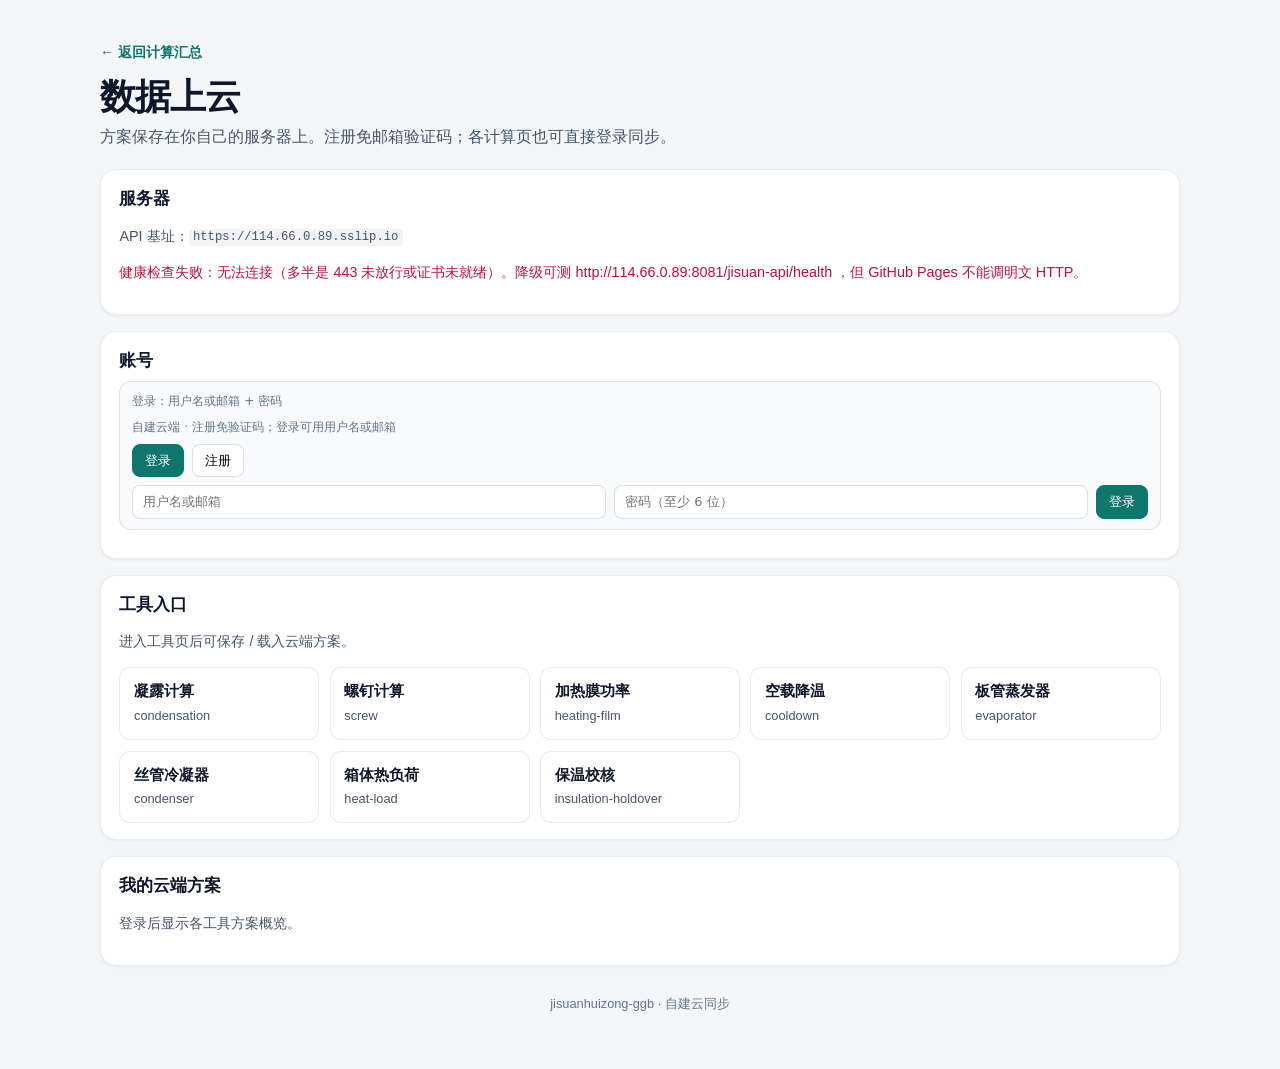
==== cloud/index.html @ 889e1b35 "docs: cloud overview page and self-hosted sync notes" ====
<!DOCTYPE html>
<html lang="zh-CN">
<head>
  <meta charset="UTF-8" />
  <meta name="viewport" content="width=device-width, initial-scale=1" />
  <title>数据上云 · 计算汇总</title>
  <meta name="description" content="自建服务器方案云同步：登录、查看各工具云端方案。" />
  <link rel="stylesheet" href="../hub.css" />
  <style>
    .cloud-page { display: grid; gap: 1rem; }
    .panel {
      background: var(--card);
      border: 1px solid var(--line);
      border-radius: var(--radius);
      padding: 1rem 1.15rem;
      box-shadow: var(--shadow-sm);
    }
    .panel h2 { margin: 0 0 0.5rem; font-size: 1.05rem; }
    .meta-line { color: var(--muted); font-size: 0.9rem; word-break: break-all; }
    .meta-line code {
      font-family: ui-monospace, SFMono-Regular, Menlo, Consolas, monospace;
      font-size: 0.85em;
      background: rgba(15,23,42,.05);
      padding: 0.1em 0.35em;
      border-radius: 4px;
    }
    .tool-grid {
      display: grid;
      grid-template-columns: repeat(auto-fill, minmax(12rem, 1fr));
      gap: 0.65rem;
      margin-top: 0.75rem;
    }
    .tool-chip {
      display: block;
      padding: 0.75rem 0.85rem;
      border-radius: var(--radius-sm);
      border: 1px solid var(--line);
      background: #fff;
      text-decoration: none;
      color: inherit;
    }
    .tool-chip:hover { border-color: var(--line-strong); }
    .tool-chip strong { display: block; font-size: 0.95rem; }
    .tool-chip span { color: var(--muted); font-size: 0.8rem; }
    .scheme-rows { display: grid; gap: 0.5rem; margin-top: 0.75rem; }
    .scheme-row {
      display: flex; flex-wrap: wrap; gap: 0.5rem; justify-content: space-between;
      align-items: center; padding: 0.65rem 0.75rem;
      border: 1px solid var(--line); border-radius: 10px; background: #fff;
    }
    .scheme-row .nm { font-weight: 650; }
    .scheme-row .meta { color: var(--muted); font-size: 0.8rem; }
    .status-ok { color: #047857; }
    .status-err { color: #be123c; }
    .status-muted { color: var(--muted); }
    .hub-back {
      display: inline-block; margin-bottom: 0.75rem;
      color: var(--teal); text-decoration: none; font-weight: 650; font-size: 0.9rem;
    }
    .hub-back:hover { text-decoration: underline; }
  </style>
</head>
<body>
  <div class="shell">
    <a class="hub-back" href="../index.html">← 返回计算汇总</a>
    <header class="hero">
      <h1>数据上云</h1>
      <p class="hero-lead">方案保存在你自己的服务器上。注册免邮箱验证码；各计算页也可直接登录同步。</p>
    </header>

    <div class="cloud-page">
      <section class="panel">
        <h2>服务器</h2>
        <p class="meta-line">API 基址：<code id="apiBase">—</code></p>
        <p class="meta-line" id="healthLine">健康检查：检测中…</p>
      </section>

      <section class="panel">
        <h2>账号</h2>
        <div id="authHost"></div>
      </section>

      <section class="panel">
        <h2>工具入口</h2>
        <p class="meta-line">进入工具页后可保存 / 载入云端方案。</p>
        <div class="tool-grid" id="toolGrid"></div>
      </section>

      <section class="panel">
        <h2>我的云端方案</h2>
        <p class="meta-line" id="schemesStatus">登录后显示各工具方案概览。</p>
        <div class="scheme-rows" id="schemeRows"></div>
      </section>
    </div>

    <footer class="app-footer">jisuanhuizong-ggb · 自建云同步</footer>
  </div>
  <script type="module">
    import * as Cloud from '../assets/cloud-sync.js';

    const TOOLS = [
      { id: 'condensation', name: '凝露计算', href: '../condensation/index.html' },
      { id: 'screw', name: '螺钉计算', href: '../screw/index.html' },
      { id: 'heating-film', name: '加热膜功率', href: '../heating-film/index.html' },
      { id: 'cooldown', name: '空载降温', href: '../cooldown/index.html' },
      { id: 'evaporator', name: '板管蒸发器', href: '../evaporator/index.html' },
      { id: 'condenser', name: '丝管冷凝器', href: '../condenser/index.html' },
      { id: 'heat-load', name: '箱体热负荷', href: '../heat-load/index.html' },
      { id: 'insulation-holdover', name: '保温校核', href: '../insulation-holdover/index.html' },
    ];

    Cloud.init();
    document.getElementById('apiBase').textContent = Cloud.getApiBase();
    Cloud.mountAuthBar(document.getElementById('authHost'));

    const grid = document.getElementById('toolGrid');
    TOOLS.forEach((t) => {
      const a = document.createElement('a');
      a.className = 'tool-chip';
      a.href = t.href;
      a.innerHTML = '<strong>' + t.name + '</strong><span>' + t.id + '</span>';
      grid.appendChild(a);
    });

    async function probeHealth() {
      const el = document.getElementById('healthLine');
      try {
        const res = await fetch(Cloud.getApiBase().replace(/\/$/, '') + '/api/health', { mode: 'cors' });
        const data = await res.json();
        if (res.ok && data.ok) {
          el.className = 'meta-line status-ok';
          el.textContent = '健康检查：正常 · ' + (data.time || '');
        } else {
          el.className = 'meta-line status-err';
          el.textContent = '健康检查：异常 HTTP ' + res.status;
        }
      } catch (e) {
        el.className = 'meta-line status-err';
        el.textContent = '健康检查失败：无法连接（多半是 443 未放行或证书未就绪）。降级可测 http://114.66.0.89:8081/jisuan-api/health ，但 GitHub Pages 不能调明文 HTTP。';
      }
    }
    probeHealth();

    async function refreshSchemes() {
      const status = document.getElementById('schemesStatus');
      const rows = document.getElementById('schemeRows');
      rows.innerHTML = '';
      const user = Cloud.getUser();
      if (!user) {
        status.textContent = '登录后显示各工具方案概览。';
        return;
      }
      status.textContent = '加载中…';
      try {
        const list = await Cloud.listAllSchemes();
        if (!list.length) {
          status.textContent = '云端暂无方案。可到各工具页保存。';
          return;
        }
        const byTool = {};
        list.forEach((s) => {
          byTool[s.tool] = (byTool[s.tool] || 0) + 1;
        });
        status.textContent = '共 ' + list.length + ' 条 · ' + Object.keys(byTool).map((k) => k + '×' + byTool[k]).join('，');
        list.slice(0, 40).forEach((s) => {
          const tool = TOOLS.find((t) => t.id === s.tool);
          const div = document.createElement('div');
          div.className = 'scheme-row';
          const left = document.createElement('div');
          left.innerHTML = '<div class="nm">' + (s.name || '未命名') + '</div><div class="meta">' +
            (s.tool || '') + (s.updated_at ? ' · ' + new Date(s.updated_at).toLocaleString('zh-CN') : '') + '</div>';
          const a = document.createElement('a');
          a.href = tool ? tool.href : '../index.html';
          a.textContent = '打开工具';
          a.style.fontWeight = '650';
          a.style.color = 'var(--teal)';
          a.style.textDecoration = 'none';
          div.appendChild(left);
          div.appendChild(a);
          rows.appendChild(div);
        });
      } catch (e) {
        status.className = 'meta-line status-err';
        status.textContent = e.message || String(e);
      }
    }

    Cloud.onAuthChange(() => refreshSchemes());
  </script>
</body>
</html>
---- hub.css ----
@import url("./assets/tokens.css");

* { box-sizing: border-box; }

html, body {
  margin: 0;
  min-height: 100%;
}

body {
  font-family: var(--sans);
  color: var(--text);
  line-height: 1.5;
  min-height: 100vh;
  background: var(--bg);
  -webkit-font-smoothing: antialiased;
}

.shell {
  position: relative;
  width: min(var(--hub-max), calc(100% - 2rem));
  margin: 0 auto;
  padding: clamp(1.5rem, 4vw, 2.5rem) 0 clamp(2.5rem, 5vw, 3.5rem);
}

.hero {
  padding: 0 0 0.25rem;
  margin-bottom: 1rem;
}

h1 {
  margin: 0;
  font-size: clamp(1.75rem, 3.5vw, 2.25rem);
  font-weight: 700;
  letter-spacing: -0.03em;
  line-height: 1.15;
  color: var(--text);
}

.hero-lead {
  margin: 0.5rem 0 0;
  max-width: 36rem;
  font-size: 1rem;
  color: var(--muted);
}

.banner {
  display: flex;
  gap: 0.65rem;
  align-items: baseline;
  flex-wrap: wrap;
  margin: 0 0 1.25rem;
  padding: 0.75rem 1rem;
  border-radius: var(--radius-sm);
  background: var(--card);
  border: 1px solid var(--line);
  color: var(--muted);
  font-size: 0.9rem;
}

.banner strong {
  color: var(--text);
  font-weight: 650;
}

.cards {
  display: grid;
  grid-template-columns: repeat(3, 1fr);
  gap: 0.85rem;
}

.card {
  display: flex;
  flex-direction: column;
  min-height: 11rem;
  padding: 1.15rem 1.2rem 1.1rem;
  border-radius: var(--radius);
  text-decoration: none;
  color: inherit;
  background: var(--card);
  border: 1px solid var(--line);
  box-shadow: var(--shadow-sm);
  border-left: 3px solid var(--mark, var(--teal));
  transition:
    transform 0.2s var(--ease),
    box-shadow 0.2s var(--ease),
    border-color 0.2s var(--ease);
}

.card:hover,
.card:focus-visible {
  border-color: var(--line-strong);
  box-shadow: var(--shadow);
  transform: translateY(-2px);
  outline: none;
}

.card:focus-visible {
  box-shadow: var(--shadow), var(--focus);
}

.accent-thermal { --mark: #0f766e; }
.accent-fasten { --mark: #b45309; }
.accent-cool { --mark: #0369a1; }
.accent-hx { --mark: #6d28d9; }
.accent-insul { --mark: #047857; }
.accent-cloud { --mark: #4338ca; }

.card-kicker {
  font-size: 0.72rem;
  font-weight: 650;
  letter-spacing: 0.04em;
  color: var(--faint);
  margin-bottom: 0.4rem;
}

.card h2 {
  margin: 0 0 0.4rem;
  font-size: 1.12rem;
  font-weight: 700;
  letter-spacing: -0.02em;
  color: var(--text);
}

.card p {
  margin: 0;
  flex: 1;
  color: var(--muted);
  font-size: 0.9rem;
}

.card-action {
  margin-top: 0.9rem;
  font-size: 0.88rem;
  font-weight: 650;
  color: var(--teal);
}

.card:hover .card-action,
.card:focus-visible .card-action {
  text-decoration: underline;
}

.card-action::after {
  content: " →";
}

.app-footer {
  margin-top: 1.75rem;
  text-align: center;
  color: var(--faint);
  font-size: 0.8rem;
}

@media (max-width: 900px) {
  .cards {
    grid-template-columns: repeat(2, 1fr);
  }
}

@media (max-width: 640px) {
  .shell {
    width: min(100% - 1.25rem, var(--hub-max));
  }
  .cards {
    grid-template-columns: 1fr;
  }
  .card {
    min-height: 0;
  }
}

@media (prefers-reduced-motion: reduce) {
  *,
  *::before,
  *::after {
    animation: none !important;
    transition-duration: 0.01ms !important;
  }
}
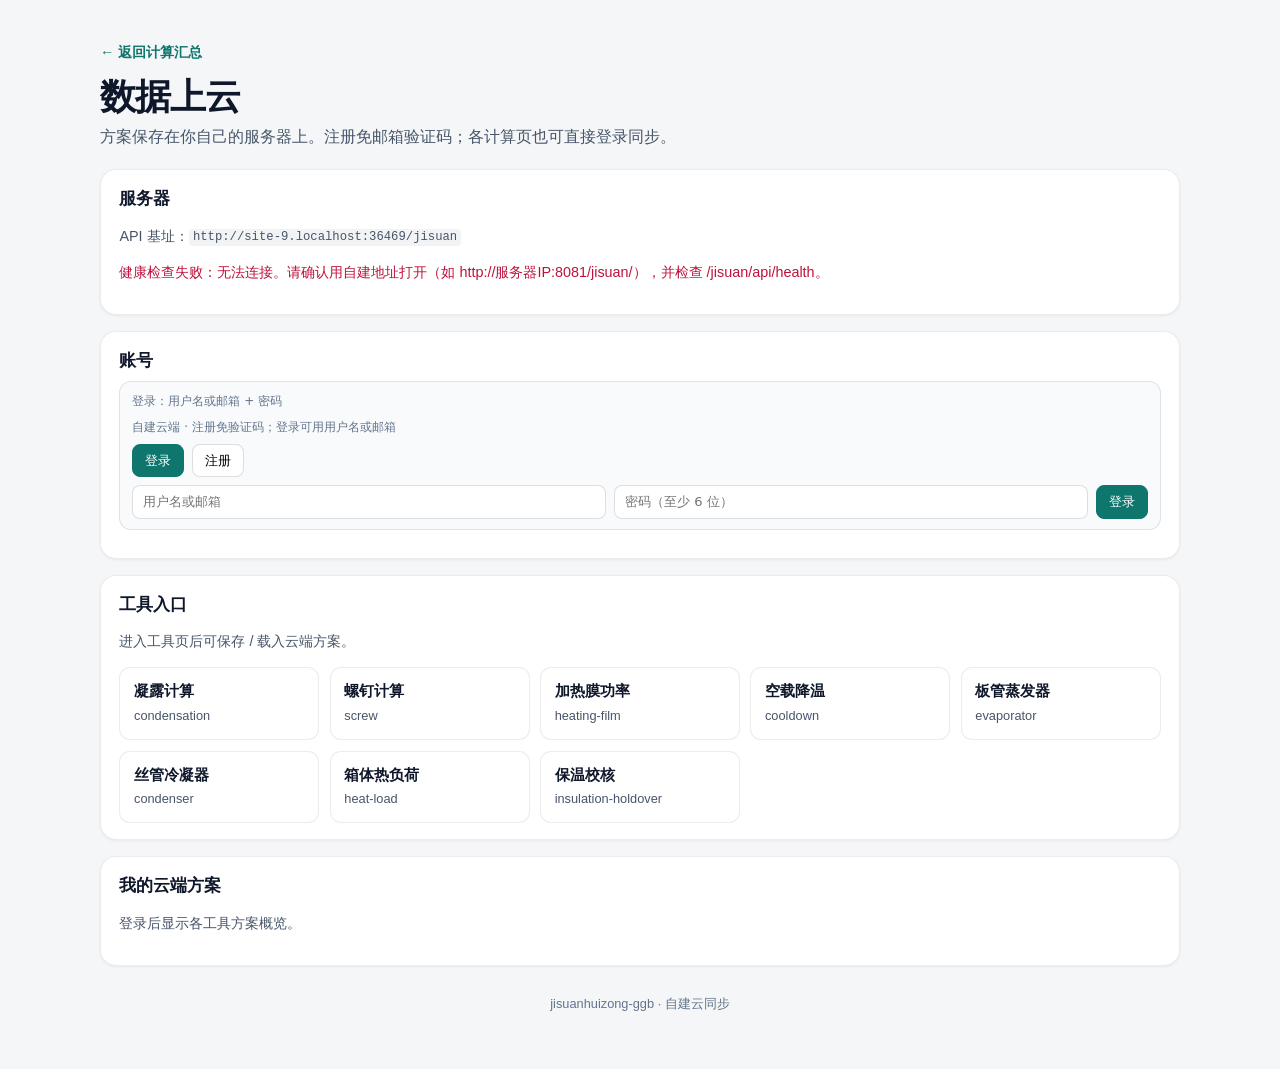
==== commit 95ff58fa: "feat: self-host under /jisuan; same-origin cloud API (drop Pages as entry)" ====
--- a/cloud/index.html
+++ b/cloud/index.html
@@ -136,7 +136,7 @@
         }
       } catch (e) {
         el.className = 'meta-line status-err';
-        el.textContent = '健康检查失败：无法连接（多半是 443 未放行或证书未就绪）。降级可测 http://114.66.0.89:8081/jisuan-api/health ，但 GitHub Pages 不能调明文 HTTP。';
+        el.textContent = '健康检查失败：无法连接。请确认用自建地址打开（如 http://服务器IP:8081/jisuan/），并检查 /jisuan/api/health。';
       }
     }
     probeHealth();
